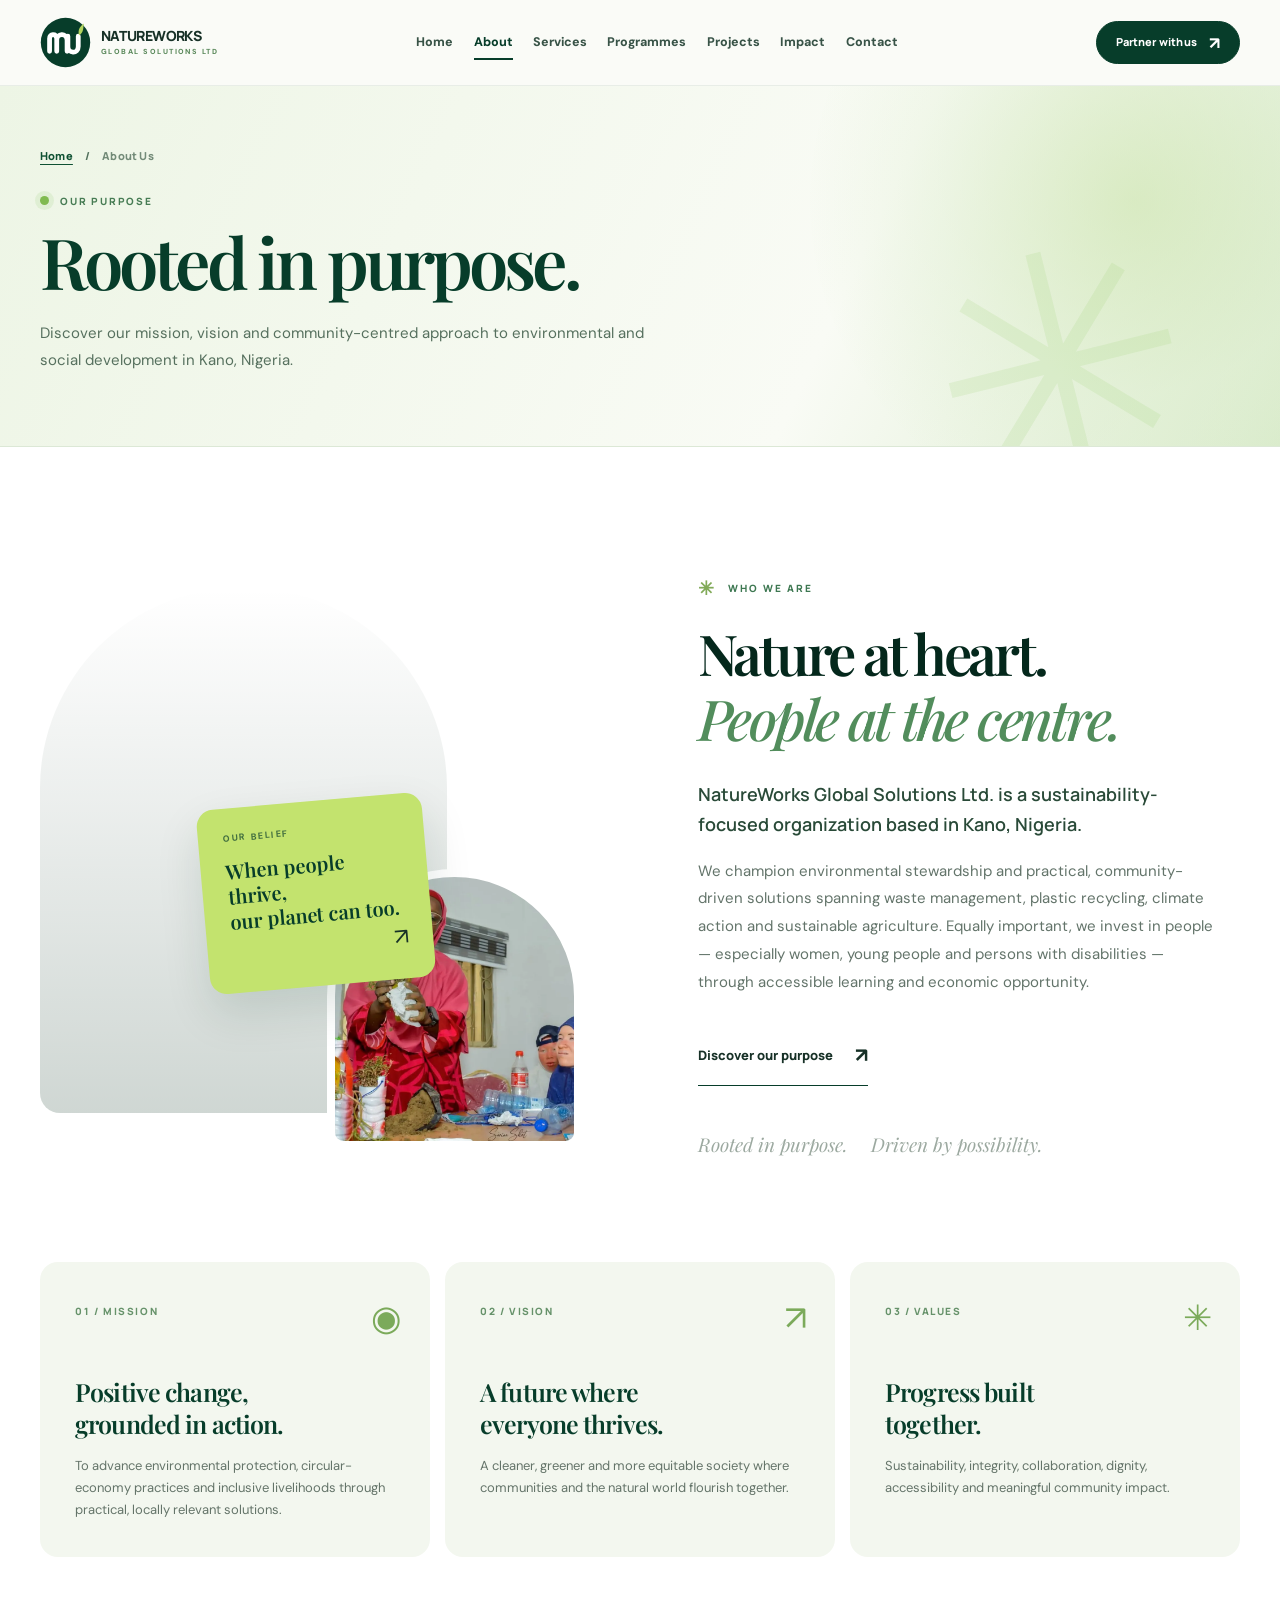
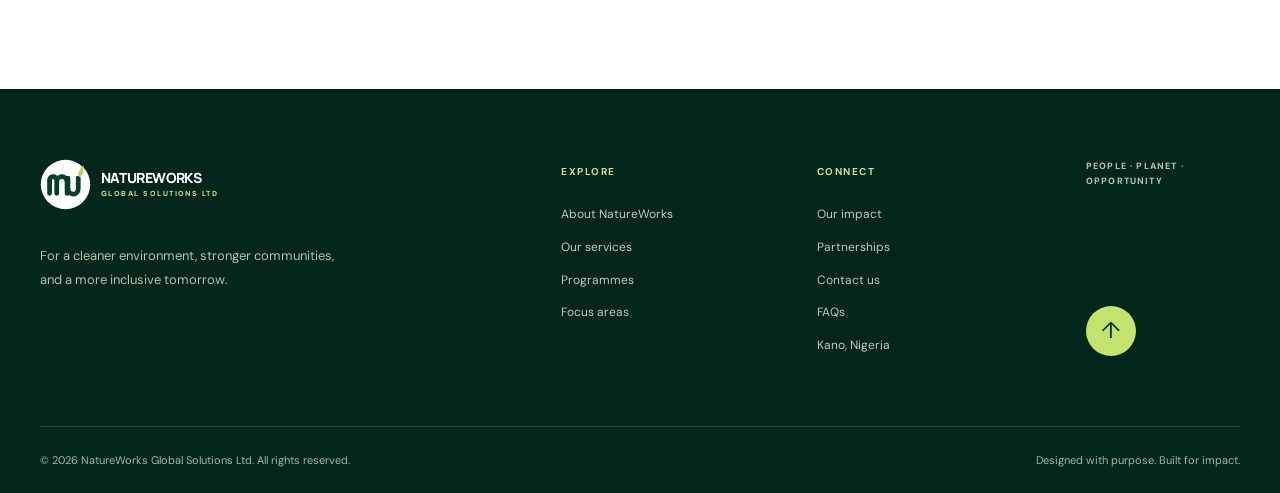
==== about.html @ 1a37ed74 "feat: split NatureWorks into dedicated responsive pages with shared navigation" ====
<!doctype html>
<html lang="en">
<head>
  <meta charset="UTF-8">
  <meta name="viewport" content="width=device-width, initial-scale=1">
  <meta name="theme-color" content="#073d2a">
  <meta name="description" content="Discover our mission, vision and community-centred approach to environmental and social development in Kano, Nigeria.">
  <meta property="og:type" content="website">
  <meta property="og:title" content="About Us | NatureWorks Global Solutions">
  <meta property="og:description" content="Discover our mission, vision and community-centred approach to environmental and social development in Kano, Nigeria.">
  <title>About Us | NatureWorks Global Solutions Ltd.</title>
  <link rel="icon" href="assets/favicon.svg" type="image/svg+xml">
  <link rel="canonical" href="https://nine-rouge-mu.vercel.app/about.html">
  <meta name="robots" content="index, follow, max-image-preview:large">
  <meta property="og:url" content="https://nine-rouge-mu.vercel.app/about.html">
  <meta property="og:image" content="https://nine-rouge-mu.vercel.app/assets/natureworks-slide-09.webp">
  <meta property="og:image:alt" content="NatureWorks community members at an environmental activity in Kano, Nigeria.">
  <meta name="twitter:card" content="summary_large_image">
  <link rel="preconnect" href="https://fonts.googleapis.com">
  <link rel="preconnect" href="https://fonts.gstatic.com" crossorigin>
  <link href="https://fonts.googleapis.com/css2?family=DM+Sans:wght@400;500;600;700;800&family=Manrope:wght@400;500;600;700;800&family=Playfair+Display:wght@500;600;700&display=swap" rel="stylesheet">
  <link rel="stylesheet" href="assets/styles.css">
  <script defer src="assets/app.js"></script>
  <script type="application/ld+json">{"@context":"https://schema.org","@type":"Organization","name":"NatureWorks Global Solutions Ltd.","description":"A sustainability-focused organization working in environmental protection, waste management, plastic recycling, climate action, sustainable agriculture and inclusive community development.","address":{"@type":"PostalAddress","addressLocality":"Kano","addressCountry":"NG"}}</script>
</head>
<body id="top" data-page="about">
  <a class="skip-link" href="#main">Skip to content</a>
  <header class="site-header" id="site-header">
    <div class="container nav-shell">
      <a href="index.html" class="brand" aria-label="NatureWorks Global Solutions - Home">
        <span class="brand-mark" aria-hidden="true"><svg viewBox="0 0 64 64" fill="none"><circle cx="32" cy="32" r="31" fill="#073d2a"/><path d="M12 43V27c0-6 8-7 9 0v16M21 29c0-8 12-10 13 0v14M35 24v13c0 9 13 10 13 0V24" stroke="#fff" stroke-width="6" stroke-linecap="round" stroke-linejoin="round"/><path d="M49 23c-2-8 2-12 6-15-1 7 0 11-6 15Z" fill="#B2D45F"/></svg></span>
        <span class="brand-words"><strong>NATUREWORKS</strong><small>GLOBAL SOLUTIONS LTD</small></span>
      </a>
      <nav class="desktop-nav" aria-label="Main navigation">
        <a class="nav-link" href="index.html">Home</a>
        <a class="nav-link active" aria-current="page" href="about.html">About</a>
        <a class="nav-link" href="services.html">Services</a>
        <a class="nav-link" href="programmes.html">Programmes</a>
        <a class="nav-link" href="projects.html">Projects</a>
        <a class="nav-link" href="impact.html">Impact</a>
        <a class="nav-link" href="contact.html">Contact</a>
      </nav>
      <a class="button button-dark nav-cta" href="partners.html">Partner with us <span aria-hidden="true">↗</span></a>
      <button class="menu-toggle" id="menu-toggle" type="button" aria-label="Open navigation" aria-expanded="false" aria-controls="mobile-nav"><span></span><span></span><span></span></button>
    </div>
    <nav class="mobile-nav" id="mobile-nav" aria-label="Mobile navigation" hidden>
      <a href="index.html">Home <span>01</span></a><a href="about.html">About us <span>02</span></a><a href="services.html">Our services <span>03</span></a><a href="programmes.html">Programmes <span>04</span></a><a href="projects.html">Projects <span>05</span></a><a href="impact.html">Our impact <span>06</span></a><a href="contact.html">Get in touch <span>07</span></a><a href="partners.html">Partnerships <span>08</span></a><a href="faq.html">FAQs <span>09</span></a>
      <p>PEOPLE · PLANET · OPPORTUNITY</p>
    </nav>
  </header>
  <main id="main">
    <section class="interior-banner" aria-labelledby="page-banner-title"><div class="container interior-banner-inner"><div class="interior-banner-left">
      <nav class="breadcrumb" aria-label="Breadcrumb"><a href="index.html">Home</a><span aria-hidden="true">/</span><span aria-current="page">About Us</span></nav>
      <p class="interior-kicker"><span class="interior-dot" aria-hidden="true"></span> OUR PURPOSE</p>
      <h1 id="page-banner-title">Rooted in purpose.</h1>
      <p class="interior-subtitle">Discover our mission, vision and community-centred approach to environmental and social development in Kano, Nigeria.</p>
      </div><span class="interior-banner-emblem" aria-hidden="true">✳</span></div></section>
    <section class="section about" id="about" aria-labelledby="about-title"><div class="container">
      <div class="about-grid">
        <div class="about-visual" data-reveal><div class="about-image-main" role="img" aria-label="Lush green leaves and nature"></div><div class="about-image-secondary" role="img" aria-label="Hands holding a small plant in soil"></div><div class="about-float"><b>OUR BELIEF</b><span>When people thrive,<br>our planet can too.</span><i aria-hidden="true">↗</i></div></div>
        <div class="about-content" data-reveal><p class="section-label"><span class="label-mark">✳</span> WHO WE ARE</p><h2 id="about-title" class="section-heading">Nature at heart.<br><em>People at the centre.</em></h2><p class="section-lead">NatureWorks Global Solutions Ltd. is a sustainability-focused organization based in Kano, Nigeria.</p><p>We champion environmental stewardship and practical, community-driven solutions spanning waste management, plastic recycling, climate action and sustainable agriculture. Equally important, we invest in people — especially women, young people and persons with disabilities — through accessible learning and economic opportunity.</p><a href="about.html#mission" class="text-link">Discover our purpose <span aria-hidden="true">↗</span></a><div class="about-signature"><span>Rooted in purpose.</span><span>Driven by possibility.</span></div></div>
      </div>
      <div class="mission-cards" id="mission">
        <article class="mission-card" data-reveal><span class="mission-num">01 / MISSION</span><span class="mission-symbol" aria-hidden="true">◉</span><h3>Positive change,<br>grounded in action.</h3><p>To advance environmental protection, circular-economy practices and inclusive livelihoods through practical, locally relevant solutions.</p></article>
        <article class="mission-card" data-reveal><span class="mission-num">02 / VISION</span><span class="mission-symbol" aria-hidden="true">↗</span><h3>A future where<br>everyone thrives.</h3><p>A cleaner, greener and more equitable society where communities and the natural world flourish together.</p></article>
        <article class="mission-card" data-reveal><span class="mission-num">03 / VALUES</span><span class="mission-symbol" aria-hidden="true">✳</span><h3>Progress built<br>together.</h3><p>Sustainability, integrity, collaboration, dignity, accessibility and meaningful community impact.</p></article>
      </div>
    </div></section>
  </main>
  <footer class="footer"><div class="container"><div class="footer-main"><div class="footer-brand-col"><a href="index.html" class="brand brand-footer" aria-label="NatureWorks home"><span class="brand-mark" aria-hidden="true"><svg viewBox="0 0 64 64" fill="none"><circle cx="32" cy="32" r="31" fill="#fff"/><path d="M12 43V27c0-6 8-7 9 0v16M21 29c0-8 12-10 13 0v14M35 24v13c0 9 13 10 13 0V24" stroke="#073d2a" stroke-width="6" stroke-linecap="round" stroke-linejoin="round"/><path d="M49 23c-2-8 2-12 6-15-1 7 0 11-6 15Z" fill="#B2D45F"/></svg></span><span class="brand-words"><strong>NATUREWORKS</strong><small>GLOBAL SOLUTIONS LTD</small></span></a><p>For a cleaner environment, stronger communities, and a more inclusive tomorrow.</p></div><div class="footer-links"><h4>EXPLORE</h4><a href="about.html">About NatureWorks</a><a href="services.html">Our services</a><a href="programmes.html">Programmes</a><a href="projects.html">Focus areas</a></div><div class="footer-links"><h4>CONNECT</h4><a href="impact.html">Our impact</a><a href="partners.html">Partnerships</a><a href="contact.html">Contact us</a><a href="faq.html">FAQs</a><span>Kano, Nigeria</span></div><div class="footer-final"><span>PEOPLE · PLANET · OPPORTUNITY</span><a href="#top" class="back-top" aria-label="Back to top">↑</a></div></div><div class="footer-bottom"><span>© <span id="year"></span> NatureWorks Global Solutions Ltd. All rights reserved.</span><span>Designed with purpose. Built for impact.</span></div></div></footer>
</body>
</html>
---- assets/styles.css ----
/* NatureWorks Global Solutions — purpose-led digital experience */
:root{--forest:#073d2a;--forest-deep:#04281c;--forest-black:#092d20;--lime:#c3e36e;--lime-dark:#9fca4b;--mint:#e8f0de;--paper:#fafbf7;--white:#fff;--ink:#173127;--muted:#607067;--line:#dfe6dc;--radius:22px;--display:"Playfair Display",Georgia,serif;--sans:"DM Sans",Arial,sans-serif;--ui:"Manrope","DM Sans",sans-serif;--shadow:0 20px 60px rgba(2,49,30,.10)}
*{box-sizing:border-box}
html{scroll-behavior:smooth;scroll-padding-top:100px}
body{margin:0;background:var(--paper);color:var(--ink);font-family:var(--sans);font-size:16px;line-height:1.64;-webkit-font-smoothing:antialiased}
body.menu-open{overflow:hidden}
button,input,select,textarea{font:inherit}
button{cursor:pointer}
a{color:inherit;text-decoration:none}
img{display:block;max-width:100%}
::selection{color:var(--forest);background:var(--lime)}
:focus-visible{outline:3px solid var(--lime-dark);outline-offset:4px}
.container{width:min(100% - 80px,1280px);margin-inline:auto}
.skip-link{position:fixed;z-index:300;top:-70px;left:16px;padding:12px 20px;background:#fff;color:#063e29;border-radius:6px}
.skip-link:focus{top:12px}
.announcement{min-height:37px;display:flex;align-items:center;justify-content:center;gap:10px;background:var(--forest-deep);color:#e6f0e7;padding:6px 20px;font-size:11px;font-weight:600;letter-spacing:.015em;text-align:center}
.announcement-dot{width:7px;height:7px;background:var(--lime);border-radius:50%;box-shadow:0 0 0 4px rgba(193,226,113,.12)}
.announcement a{color:var(--lime);font-weight:800;margin-left:9px}
.announcement a span{margin-left:4px}
.site-header{position:sticky;top:0;z-index:100;background:rgba(250,251,247,.96);backdrop-filter:blur(18px);-webkit-backdrop-filter:blur(18px);border-bottom:1px solid rgba(4,60,35,.07);transition:box-shadow .3s}
.site-header.is-scrolled{box-shadow:0 9px 25px rgba(7,61,42,.09)}
.nav-shell{height:85px;display:flex;align-items:center;gap:22px}
.brand{display:inline-flex;align-items:center;gap:10px;flex-shrink:0}
.brand-mark{width:51px;height:51px;display:grid;place-items:center}
.brand-mark svg{height:100%;width:100%}
.brand-words{display:flex;flex-direction:column;line-height:1.16;white-space:nowrap}
.brand-words strong{font-family:var(--ui);font-size:14px;letter-spacing:-.045em;font-weight:800}
.brand-words small{font-size:7.3px;letter-spacing:.2em;font-weight:800;color:#59885a;margin-top:4px}
.desktop-nav{display:flex;gap:clamp(13px,1.6vw,28px);align-items:center;margin:auto}
.nav-link{position:relative;color:#385347;font-size:12.5px;font-weight:800;padding:8px 0;white-space:nowrap}
.nav-link::after{content:"";position:absolute;left:0;right:100%;height:2px;bottom:1px;background:var(--forest);transition:right .22s}
.nav-link:hover::after,.nav-link.active::after{right:0}
.nav-link.active{color:var(--forest)}
.button{display:inline-flex;align-items:center;justify-content:center;gap:25px;min-height:48px;padding:12px 23px;border-radius:100px;font-size:12px;font-family:var(--ui);font-weight:800;letter-spacing:-.01em;border:1px solid transparent;line-height:1.3;transition:transform .25s,background .25s,box-shadow .25s,colour .25s;white-space:nowrap}
.button:hover{transform:translateY(-3px);box-shadow:0 11px 25px rgba(0,0,0,.12)}
.button span{font-size:17px;line-height:1}
.button-dark{color:#fff;background:var(--forest);border-color:var(--forest)}
.button-dark:hover{background:#146344}
.button-outline{color:var(--forest);background:transparent;border-color:var(--forest)}
.button-outline:hover{background:#f1f5e9}
.button-light{background:var(--lime);color:var(--forest-deep)}
.button-lg{min-height:55px;padding-inline:27px;font-size:13px}
.nav-cta{min-height:43px;padding:10px 19px;gap:12px;font-size:11px}
.menu-toggle{display:none;align-items:center;justify-content:center;flex-direction:column;gap:5px;width:46px;height:46px;border:1px solid #dce8da;border-radius:50%;background:#eef3e9;color:var(--forest);margin-left:auto}
.menu-toggle span{height:2px;width:19px;background:currentColor;border-radius:5px;transition:transform .2s,opacity .2s}
.menu-toggle[aria-expanded=true] span:first-child{transform:translateY(7px) rotate(45deg)}
.menu-toggle[aria-expanded=true] span:nth-child(2){opacity:0}
.menu-toggle[aria-expanded=true] span:last-child{transform:translateY(-7px) rotate(-45deg)}
.mobile-nav{display:none}
.hero{position:relative;overflow:hidden;background:linear-gradient(108deg,#fbfcf8 0%,#f3f7ed 72%,#e5efd9 100%);padding:80px 0 26px}
.hero-glow{position:absolute;width:640px;height:640px;border-radius:50%;background:#c2dc9b;filter:blur(125px);opacity:.17;top:-250px;right:-180px;pointer-events:none}
.hero-grid{display:grid;grid-template-columns:1.03fr .97fr;min-height:620px;align-items:center;gap:48px}
.hero-copy{z-index:2;position:relative;padding-bottom:17px}
.eyebrow,.section-label{font-family:var(--ui);font-size:10px;letter-spacing:.2em;font-weight:800;color:#3e7852}
.eyebrow{display:flex;align-items:center;gap:12px;margin-bottom:24px}
.eyebrow-line{width:33px;height:2px;background:#a0c764}
.hero h1{font-family:var(--display);font-weight:600;letter-spacing:-.065em;line-height:1.085;font-size:clamp(60px,5.6vw,90px);margin:0;color:var(--forest-deep);max-width:710px}
.hero h1 em,.section-heading em{font-weight:500;font-style:italic;color:#5b9861}
.hero h1 .period{color:#a6d15e}
.hero-intro{max-width:565px;font-size:15px;line-height:1.82;color:#567064;margin:28px 0 28px}
.hero-buttons{display:flex;align-items:center;gap:11px;flex-wrap:wrap}
.hero-notes{display:flex;gap:0;margin-top:64px;border-top:1px solid #dce7d9;max-width:615px;padding-top:24px}
.hero-notes>div{display:grid;grid-template-columns:auto 1fr;grid-template-rows:auto auto;gap:0 9px;flex:1;padding:0 17px;border-right:1px solid #dbe5d9}
.hero-notes>div:first-child{padding-left:0}
.hero-notes>div:last-child{border-right:0}
.hero-notes strong{font-size:11px;line-height:1.5;font-weight:800;white-space:nowrap}
.hero-notes div>span:last-child{color:#829088;grid-column:2;font-size:9px;line-height:1.6}
.small-icon{grid-row:1/3;font-size:21px;color:#43865a;align-self:center}
.hero-visual{position:relative;height:627px;min-width:0}
.hero-main-photo{position:absolute;top:12px;right:0;bottom:70px;left:50px;border-radius:235px 235px 28px 28px;background:linear-gradient(175deg,rgba(15,59,31,.05),rgba(4,42,23,.12)),url('https://images.unsplash.com/photo-1416879595882-3373a0480b5b?auto=format&fit=crop&w=1100&q=85') center/cover;box-shadow:var(--shadow);overflow:hidden}
.hero-main-photo::after{content:"";position:absolute;inset:0;background:linear-gradient(to top,rgba(6,58,28,.27),transparent 40%)}
.hero-photo-small{position:absolute;width:187px;height:225px;left:-22px;bottom:8px;background:url('https://images.unsplash.com/photo-1501004318641-b39e6451bec6?auto=format&fit=crop&w=600&q=85') center/cover;border:8px solid #f7faf2;border-radius:100px 100px 20px 20px;box-shadow:0 16px 40px rgba(8,50,32,.14);transform:rotate(-7deg)}
.hero-visual-arc{position:absolute;border:1px solid rgba(46,106,68,.2);width:94%;height:104%;left:-4%;top:-13%;border-radius:50%;pointer-events:none}
.hero-caption{position:absolute;right:-22px;bottom:117px;display:flex;align-items:center;gap:13px;padding:18px 22px;background:rgba(255,255,255,.96);box-shadow:0 18px 50px rgba(9,59,34,.16);border-radius:15px;min-width:231px;color:var(--forest)}
.hero-caption strong{font:800 13px var(--ui)}
.hero-caption span:last-child{font-size:12px;line-height:1.5}
.caption-spark{font-size:38px;color:#69a56c}
.hero-orbit-label{position:absolute;right:-1px;top:41px;z-index:2;border-radius:80px;background:var(--lime);font-family:var(--ui);font-size:12px;font-weight:900;line-height:1.15;padding:21px;transform:rotate(12deg);letter-spacing:.07em;color:var(--forest)}
.hero-orbit-label span{font-size:17px;margin-left:5px}
.hero-circle-stamp{position:absolute;bottom:8px;right:7px;width:122px;height:122px;border:1px solid #b1c9ae;border-radius:50%;display:flex;align-items:center;justify-content:center;flex-direction:column;transform:rotate(-15deg);color:#326b44;letter-spacing:.14em;font-size:8px;text-align:center;font-weight:800}
.hero-circle-stamp b{font-size:28px;line-height:1.1;color:#7ba65e}
.hero-bottom{display:flex;justify-content:space-between;align-items:center;font-family:var(--ui);letter-spacing:.19em;color:#7a8c80;font-size:9px;font-weight:800;padding-top:10px}
.hero-bottom>span:first-child{display:flex;align-items:center;gap:14px}
.scroll-line{width:43px;height:1px;background:#7a8c80}
.value-band{background:var(--forest);color:#ebf3e8;overflow:hidden}
.value-band-inner{min-height:96px;display:flex;align-items:center;justify-content:space-between;gap:20px;text-transform:uppercase;font-family:var(--ui);font-size:12px;font-weight:800;letter-spacing:.055em}
.value-intro{font:italic 23px var(--display);text-transform:none;letter-spacing:-.025em;font-weight:500;color:#d9edbb}
.value-dot{color:var(--lime);font-size:26px}
.section{padding:132px 0;scroll-margin-top:85px}
.section-label{margin:0 0 22px;display:flex;align-items:center;gap:12px}
.label-mark{font-size:19px;color:#81aa58;line-height:1}
.section-heading{font:600 clamp(44px,4.4vw,68px)/1.16 var(--display);letter-spacing:-.058em;color:var(--forest-deep);margin:0 0 30px}
.section-heading em{color:#528d5c}
.section-lead{font:600 18px/1.6 var(--ui);color:#2c4f3b}
.about{background:#fff}
.about-grid{display:grid;grid-template-columns:1fr 1fr;gap:clamp(60px,9vw,140px);align-items:center}
.about-visual{position:relative;min-height:560px}
.about-image-main{height:525px;width:75%;border-radius:200px 200px 20px 20px;background:linear-gradient(180deg,transparent,#00291630),url('https://images.unsplash.com/photo-1441974231531-c6227db76b6e?auto=format&fit=crop&w=900&q=85') center/cover}
.about-image-secondary{position:absolute;bottom:-1px;right:0;height:280px;width:47%;border-radius:155px 155px 20px 20px;border:8px solid #fff;background:url('natureworks-slide-02.webp') center/cover}
.about-float{position:absolute;left:30%;top:38%;width:226px;min-height:140px;padding:23px 25px;border-radius:17px;background:var(--lime);box-shadow:0 20px 45px rgba(6,53,30,.13);display:flex;flex-direction:column;justify-content:center;transform:rotate(-5deg)}
.about-float b{font-size:9px;letter-spacing:.18em;color:#416e3f;margin-bottom:12px}
.about-float span{font:600 20px/1.25 var(--display);color:var(--forest)}
.about-float i{align-self:flex-end;font-style:normal;font-size:23px}
.about-content>p:not(.section-label){color:#63746a;font-size:15px;line-height:1.85;max-width:525px;margin:0 0 18px}
.about-content>.section-lead{font-size:18px!important;color:#294a38!important;line-height:1.65!important}
.text-link{display:inline-flex;gap:22px;align-items:center;font-family:var(--ui);font-weight:800;font-size:13px;padding:13px 0;margin-top:12px;border-bottom:1px solid var(--forest)}
.text-link span{font-size:20px;transition:transform .25s}
.text-link:hover span{transform:translate(4px,-4px)}
.about-signature{display:flex;gap:23px;color:#9ca9a0;font:italic 19px var(--display);margin-top:45px}
.mission-cards{display:grid;grid-template-columns:repeat(3,1fr);gap:15px;margin-top:105px}
.mission-card{background:#f3f7ef;border-radius:18px;padding:35px 35px 32px;min-height:295px;position:relative;overflow:hidden;transition:background .25s,transform .25s}
.mission-card:hover{background:#e9f2dd;transform:translateY(-5px)}
.mission-num{font-family:var(--ui);font-size:10px;letter-spacing:.16em;font-weight:800;color:#66926a}
.mission-symbol{position:absolute;top:28px;right:28px;color:#7baa5a;font-size:35px}
.mission-card h3{font:600 25px/1.27 var(--display);letter-spacing:-.035em;color:var(--forest);margin:53px 0 15px}
.mission-card p{font-size:13px;line-height:1.7;color:#647469;max-width:340px;margin:0}
.services{background:#f4f8f0}
.section-head{display:flex;justify-content:space-between;align-items:end;gap:40px;margin-bottom:52px}
.section-head .section-heading{margin-bottom:0}
.section-head>p{max-width:375px;color:#718076;font-size:14px;line-height:1.85;margin:0 0 6px}
.services-grid{display:grid;grid-template-columns:repeat(3,minmax(0,1fr));gap:18px}
.service-card{background:#fff;border:1px solid #e3ebdd;border-radius:18px;overflow:hidden;position:relative;min-width:0;transition:transform .25s,box-shadow .25s}
.service-card:hover{transform:translateY(-6px);box-shadow:var(--shadow)}
.service-top{height:64px;padding:21px 25px;display:flex;align-items:center;justify-content:space-between;font-family:var(--ui);font-size:11px;font-weight:800;letter-spacing:.13em;color:#648671}
.service-icon{font-size:27px;color:#37774b;line-height:1}
.service-art{height:190px;margin:0 12px;border-radius:11px;background-position:center;background-size:cover;position:relative;overflow:hidden}
.service-art::after{content:"";position:absolute;inset:0;background:linear-gradient(0deg,rgba(0,47,23,.10),transparent 70%)}
.service-art-forest{background-image:url('https://images.unsplash.com/photo-1441974231531-c6227db76b6e?auto=format&fit=crop&w=850&q=80')}
.service-art-waste{background-image:url('natureworks-slide-03.webp')}
.service-art-recycle{background-image:url('natureworks-slide-02.webp')}
.service-art-climate{background-image:url('https://images.unsplash.com/photo-1466611653911-95081537e5b7?auto=format&fit=crop&w=850&q=80')}
.service-art-agri{background-image:url('natureworks-slide-05.webp')}
.service-art-people{background-image:url('natureworks-slide-06.webp')}
.service-bottom{padding:23px 26px 25px}
.service-bottom h3{font:600 27px/1.22 var(--display);letter-spacing:-.04em;color:var(--forest);margin:0 0 14px}
.service-bottom p{font-size:13px;line-height:1.7;color:#748076;min-height:65px;margin:0 0 25px}
.service-bottom a{border-top:1px solid #e5eae3;padding-top:15px;display:flex;align-items:center;justify-content:space-between;font-size:12px;font-weight:800;color:#285c3b}
.service-bottom a span{font-size:22px;line-height:1;transition:transform .2s}
.service-bottom a:hover span{transform:translate(3px,-3px)}
.feature-break{background:var(--lime);color:var(--forest);overflow:hidden}
.feature-break .container{position:relative;padding:57px 0;display:flex;flex-direction:column;gap:12px}
.feature-break span:first-child{font-family:var(--ui);font-size:9px;letter-spacing:.2em;font-weight:800}
.feature-break strong{font:600 clamp(32px,4.25vw,58px)/1.15 var(--display);letter-spacing:-.04em}
.feature-break em{font-weight:500}
.feature-leaf{position:absolute;right:4%;top:-38px;color:rgba(10,82,35,.15);font-size:205px;line-height:1}
.programmes{background:#fff}
.programmes-grid{display:grid;grid-template-columns:1.06fr .94fr;gap:90px;align-items:center}
.programme-copy>p:not(.section-label){font-size:14px;line-height:1.9;color:#718076;max-width:535px}
.programme-copy>.section-lead{color:#29513d!important;font-size:17px!important;line-height:1.6!important}
.programme-list{margin:35px 0 30px;border-top:1px solid #dfe9dd}
.programme-list>div{display:flex;gap:20px;align-items:center;padding:20px 2px;border-bottom:1px solid #dfe9dd}
.programme-icon{font:800 10px var(--ui);color:var(--forest);background:#eaf2e2;border-radius:50%;width:43px;height:43px;display:grid;place-items:center;flex:0 0 auto}
.programme-list h3{font:800 13px var(--ui);margin:0 0 5px}
.programme-list p{margin:0;color:#7f8b82;font-size:12px}
.programme-arrow{margin-left:auto;font-size:22px;color:#317a50}
.programme-visual{position:relative;height:655px;min-width:0}
.programme-photo{position:absolute;inset:0 8% 0 0;border-radius:240px 240px 25px 25px;background:linear-gradient(180deg,transparent 50%,rgba(2,42,18,.20)),url('natureworks-slide-04.webp') center/cover}
.programme-tag{position:absolute;bottom:42px;left:-35px;background:var(--lime);padding:24px 30px;border-radius:14px;transform:rotate(-5deg);font-family:var(--ui);font-size:11px;line-height:1.7;letter-spacing:.09em;color:var(--forest)}
.programme-tag b{font-size:12px}
.programme-flower{position:absolute;right:-7px;top:30px;font-size:104px;color:#b8d86f}
.projects{background:#f4f8f0}
.filter-row{display:flex;gap:8px;flex-wrap:wrap;margin-bottom:28px}
.filter-chip{border-radius:30px;padding:10px 18px;border:1px solid #d1dfce;background:transparent;color:#53715e;font-size:11px;font-weight:800;transition:.2s}
.filter-chip:hover,.filter-chip.selected{background:var(--forest);border-color:var(--forest);color:#fff}
.projects-grid{display:grid;grid-template-columns:repeat(3,minmax(0,1fr));gap:19px}
.project-card{border-radius:18px;background:#fff;overflow:hidden;min-width:0;transition:transform .3s,box-shadow .3s}
.project-card:hover{transform:translateY(-6px);box-shadow:var(--shadow)}
.project-card[hidden]{display:none!important}
.project-photo{height:285px;position:relative;background-position:center;background-size:cover}
.project-photo::after{position:absolute;content:"";inset:0;background:linear-gradient(180deg,rgba(2,37,22,.38),transparent 45%)}
.project-plastic{background-image:url('natureworks-slide-03.webp')}
.project-women{background-image:url('natureworks-slide-07.webp')}
.project-farms{background-image:url('natureworks-slide-05.webp')}
.project-index{position:absolute;z-index:2;top:22px;left:22px;background:rgba(255,255,255,.93);border-radius:30px;padding:8px 13px;color:var(--forest);font-family:var(--ui);font-size:9px;letter-spacing:.12em;font-weight:800}
.project-content{padding:29px 27px 24px}
.project-type{font-size:9px;letter-spacing:.18em;font-weight:800;color:#4a9161}
.project-content h3{font:600 25px/1.22 var(--display);letter-spacing:-.035em;color:var(--forest);margin:11px 0}
.project-content p{font-size:13px;line-height:1.7;color:#718074;min-height:65px;margin-bottom:28px}
.project-bottom{display:flex;align-items:center;justify-content:space-between;border-top:1px solid #e8eee6;padding-top:18px;font-size:10px;color:#74917b;font-weight:700}
.project-bottom>span:last-child{width:30px;height:30px;border-radius:50%;background:var(--forest);display:grid;place-items:center;color:#fff;font-size:18px}
.impact{background:radial-gradient(ellipse at 65% 15%,#0d573d 0%,#073d2a 55%,#04291d 100%);position:relative;overflow:hidden;color:#fff;padding:125px 0}
.impact::before{content:"✳";position:absolute;right:-60px;top:-220px;font-size:650px;line-height:1;color:rgba(188,226,137,.04)}
.impact-grid{display:grid;grid-template-columns:.85fr 1.15fr;align-items:center;gap:70px;position:relative}
.light-label{color:#b7d691}
.impact .section-heading{color:#fff}
.impact .section-heading em{color:#c3e36e}
.impact-grid>div:first-child>p:not(.section-label){color:#bbcec1;font-size:15px;max-width:460px;line-height:1.85;margin:0 0 30px}
.impact-right{display:grid;grid-template-columns:1fr 1fr;gap:25px;align-items:center}
.impact-ring{width:min(100%,315px);aspect-ratio:1;border:1px solid rgba(207,235,186,.4);border-radius:50%;padding:18px;position:relative;margin:auto}
.impact-ring::after{content:"";position:absolute;inset:-13px;border-radius:50%;border:1px dashed rgba(207,235,186,.28)}
.impact-ring>div{border:1px solid rgba(207,235,186,.18);background:rgba(255,255,255,.06);border-radius:50%;height:100%;display:flex;flex-direction:column;align-items:center;justify-content:center}
.impact-ring span:first-child{font-size:8px;letter-spacing:.18em;color:#a9d286;font-weight:800}
.impact-ring strong{font:500 37px/1.13 var(--display);text-align:center;margin:16px 0 7px}
.impact-asterisk{font-size:36px;color:#b4d668}
.impact-measures{display:flex;flex-direction:column;gap:20px}
.impact-measures>div{display:flex;align-items:center;gap:16px;border-bottom:1px solid #ffffff2a;padding-bottom:18px;font-size:12px;font-weight:700;color:#d9e9d9}
.impact-measures>div:last-child{border-bottom:0}
.measure-icon{background:#ffffff16;color:var(--lime);border:1px solid #ffffff2a;border-radius:50%;width:42px;height:42px;display:grid;place-items:center;font-size:21px;flex:0 0 auto}
.partners{background:#fff}
.partners-grid{display:grid;grid-template-columns:1fr 1fr;gap:95px;align-items:start}
.partners .section-lead{color:#6b7a70;font-size:16px;max-width:490px;margin-bottom:28px}
.partner-types{display:grid;grid-template-columns:1fr 1fr;gap:12px}
.partner-types>div{padding:28px;background:#f4f7f0;border-radius:14px;min-height:200px}
.partner-types span{font-size:10px;color:#488758;letter-spacing:.13em;font-weight:800}
.partner-types h3{font:600 21px/1.22 var(--display);color:var(--forest);margin:34px 0 10px}
.partner-types p{font-size:12px;color:#748177;margin:0;line-height:1.6}
.faq{padding-top:15px;background:#fff}
.faq-grid{border-top:1px solid #d9e4d8;padding-top:100px;display:grid;grid-template-columns:.8fr 1.2fr;gap:130px}
.faq-grid>div:first-child>p:last-child{max-width:340px;color:#78867b}
.faq-list{border-top:1px solid #dce6db}
.faq-list details{border-bottom:1px solid #dce6db;padding:20px 0}
.faq-list summary{font-family:var(--ui);font-weight:800;font-size:14px;color:var(--forest);display:flex;align-items:center;justify-content:space-between;gap:20px;list-style:none;cursor:pointer}
.faq-list summary::-webkit-details-marker{display:none}
.faq-list summary span{width:32px;height:32px;border:1px solid #d5e4d3;border-radius:50%;display:grid;place-items:center;flex:0 0 auto;transition:transform .25s}
.faq-list details[open] summary span{transform:rotate(45deg);background:var(--mint)}
.faq-list details p{margin:17px 48px 0 0;color:#718176;font-size:13px;line-height:1.8}
.contact-section{padding:112px 0;background:linear-gradient(135deg,#0a432e,#042b1f);color:#fff;overflow:hidden;position:relative}
.contact-section::before{content:"✳";position:absolute;font-size:760px;line-height:1;right:-270px;top:-170px;color:rgba(194,227,115,.045)}
.contact-head{position:relative;text-align:center;max-width:850px;margin:0 auto 60px}
.contact-head .section-label{justify-content:center}
.contact-head .section-heading{color:#fff}
.contact-head .section-heading em{color:var(--lime)}
.contact-head>p:last-child{color:#cad9cd}
.contact-grid{display:grid;grid-template-columns:.78fr 1.22fr;gap:85px;position:relative}
.contact-info{padding-top:25px}
.contact-info-title{font-size:10px;letter-spacing:.19em;color:#c5dca7;font-weight:800}
.contact-info h3{font:600 37px/1.25 var(--display);margin:24px 0 50px}
.contact-info-row{display:flex;gap:18px;align-items:center;border-top:1px solid #ffffff30;padding:23px 0}
.contact-info-row>span{font-size:27px;color:var(--lime)}
.contact-info-row div{display:flex;flex-direction:column;gap:5px}
.contact-info-row small{font-size:10px;font-weight:800;letter-spacing:.1em;color:#a9c4b1}
.contact-info-row strong{font-size:13px;font-weight:700}
.contact-note{font-size:11px;color:#9cbaaa;line-height:1.7;margin-top:30px}
.contact-form{border-radius:18px;background:#f9fbf6;color:var(--forest);padding:38px 39px;box-shadow:0 20px 70px rgba(0,0,0,.10)}
.form-top{display:flex;align-items:center;justify-content:space-between;margin-bottom:27px}
.form-top h3{font:600 30px var(--display);letter-spacing:-.04em;margin:0}
.form-top span{font-size:31px;color:#80a65c}
.contact-form label{display:flex;flex-direction:column;gap:9px;font-size:12px;font-weight:800;margin-bottom:20px}
.contact-form label span{color:#71a961}
.form-row{display:grid;grid-template-columns:1fr 1fr;gap:18px}
.contact-form input,.contact-form select,.contact-form textarea{border:1px solid #d9e4d6;background:#fff;width:100%;border-radius:8px;padding:14px 15px;color:var(--forest);outline:0;font-weight:500;font-size:13px}
.contact-form textarea{resize:vertical;min-height:126px}
.contact-form :is(input,select,textarea):focus{border-color:#53955c;box-shadow:0 0 0 3px rgba(99,164,97,.13)}
.contact-form :is(input,select,textarea).invalid{border-color:#b64f4f}
.form-actions{display:flex;gap:17px;align-items:center;flex-wrap:wrap}
.copy-button{border:0;background:transparent;color:var(--forest);text-decoration:underline;text-underline-offset:4px;font-weight:800;font-size:12px;padding:12px}
.form-disclaimer{font-size:11px;line-height:1.6;color:#75847a;margin:17px 0 0}
.form-status{font-size:12px;font-weight:800;line-height:1.6;min-height:18px;margin:12px 0 0;color:#246f44}
.footer{background:#03251a;color:#fff;padding-top:70px}
.footer-main{display:grid;grid-template-columns:1.7fr .75fr .8fr .55fr;gap:45px;padding-bottom:70px}
.brand-footer .brand-words strong{color:#fff}
.brand-footer .brand-words small{color:#c2df9e}
.footer-brand-col>p{font-size:13px;color:#a6c7af;line-height:1.8;max-width:315px;margin-top:26px}
.footer-links{display:flex;flex-direction:column;gap:13px}
.footer-links h4{font-size:10px;letter-spacing:.15em;color:#c5e392;margin:5px 0 12px}
.footer-links a,.footer-links>span{color:#b8cdbd;font-size:12px}
.footer-links a:hover{color:var(--lime)}
.footer-final{display:flex;align-items:flex-start;justify-content:space-between;flex-direction:column}
.footer-final>span{font-size:9px;letter-spacing:.13em;color:#a9c8b4;font-weight:800}
.back-top{display:grid;place-items:center;width:50px;height:50px;border-radius:50%;background:var(--lime);color:var(--forest);font-size:23px}
.back-top:hover{background:#fff}
.footer-bottom{border-top:1px solid rgba(255,255,255,.14);padding:24px 0;display:flex;justify-content:space-between;gap:20px;font-size:11px;color:#9db7a7}
[data-reveal]{opacity:0;transform:translateY(25px);transition:opacity .7s ease,transform .7s ease}
[data-reveal].is-visible{opacity:1;transform:translateY(0)}
@media(max-width:1200px){
.container{width:min(100% - 56px,1150px)}
.desktop-nav{gap:15px}.nav-link{font-size:11px}.brand-words strong{font-size:12px}
.brand-mark{height:44px;width:44px}
.nav-cta{font-size:10px;padding:9px 14px}
.hero h1{font-size:clamp(55px,5.7vw,78px)}
.hero-notes{margin-top:45px}.hero-notes>div{padding:0 10px}
.hero-notes strong{font-size:10px}.hero-notes div>span:last-child{font-size:8px}
.programmes-grid{gap:50px}.faq-grid{gap:60px}.contact-grid{gap:55px}
}
@media(max-width:1000px){
.desktop-nav,.nav-cta{display:none}.menu-toggle{display:flex}
.nav-shell{height:76px}
.mobile-nav{position:absolute;display:flex;flex-direction:column;top:100%;left:0;right:0;max-height:calc(100dvh - 77px);overflow:auto;padding:22px max(28px,calc((100vw - 900px)/2)) 36px;background:var(--paper);box-shadow:0 25px 45px rgba(0,30,15,.18);border-top:1px solid #e1eadb}
.mobile-nav[hidden]{display:none}
.mobile-nav a{display:flex;align-items:center;justify-content:space-between;font:600 29px/1.3 var(--display);border-bottom:1px solid #e0e9dd;padding:15px 4px;color:var(--forest)}
.mobile-nav a span{font:800 10px var(--ui);color:#80a285}
.mobile-nav a:hover{color:#508b5b}.mobile-nav p{font-size:10px;font-weight:800;letter-spacing:.17em;color:#79a36b;margin-top:24px}
.hero{padding-top:55px}.hero-grid{grid-template-columns:1fr .9fr;gap:20px;min-height:570px}
.hero h1{font-size:clamp(52px,6vw,72px)}
.hero-visual{height:570px}.hero-main-photo{left:24px;bottom:55px}.hero-photo-small{width:145px;height:193px;left:-20px}
.hero-caption{right:-5px;min-width:auto;bottom:100px}.hero-circle-stamp{width:92px;height:92px;font-size:7px}
.hero-notes{flex-wrap:wrap;margin-top:42px}.hero-notes>div{flex:1;min-width:115px}
.value-band-inner{font-size:10px}.value-intro{font-size:19px}
.section{padding:95px 0}.about-grid{gap:38px}.about-visual{min-height:480px}.about-image-main{height:465px}.about-image-secondary{height:235px}.about-float{left:17%}
.services-grid,.projects-grid{gap:12px}
.service-bottom{padding:21px}.service-bottom h3{font-size:23px}.service-bottom p{font-size:12px}
.impact-grid{gap:40px}.impact-right{grid-template-columns:1fr;gap:25px}.impact-ring{max-width:230px}.impact-measures{display:grid;grid-template-columns:1fr 1fr;gap:14px}.impact-measures>div{font-size:11px}
.programme-visual{height:565px}
.footer-main{gap:20px}
}
@media(max-width:760px){
.container{width:min(100% - 36px,580px)}
.announcement{min-height:35px;font-size:9px;line-height:1.4;padding:5px 12px;gap:6px}
.announcement a{margin-left:0;white-space:nowrap}.announcement-dot{flex:0 0 6px}
.nav-shell{height:70px}.brand-mark{width:44px;height:44px}
.brand-words strong{font-size:12px}.brand-words small{font-size:7px}
.mobile-nav{max-height:calc(100dvh - 70px);padding-inline:24px}
.hero{padding:48px 0 25px}
.hero-grid{display:block;min-height:0}
.hero-copy{padding-bottom:0}
.eyebrow{font-size:9px;margin-bottom:21px}
.hero h1{font-size:clamp(52px,10.8vw,77px);line-height:1.075;max-width:610px}
.hero-intro{font-size:14px;line-height:1.8;margin:22px 0 24px}
.hero-buttons{gap:9px}.button-lg{min-height:50px;padding:12px 20px;font-size:12px;gap:15px}
.hero-notes{margin-top:38px;padding-top:21px;gap:12px 0}.hero-notes>div{min-width:33.33%;padding:0 8px}.hero-notes>div:first-child{padding-left:0}.hero-notes strong{font-size:9px}.hero-notes div>span:last-child{font-size:8px}.small-icon{font-size:19px}
.hero-visual{height:475px;margin:43px 8px 0}
.hero-main-photo{left:35px;top:0;right:0;bottom:45px;border-radius:180px 180px 18px 18px}
.hero-photo-small{left:-7px;bottom:1px;width:126px;height:172px;border-width:6px}
.hero-visual-arc{width:90%;height:96%;top:-5%}
.hero-caption{right:-10px;bottom:73px;padding:11px 13px;gap:7px;border-radius:11px}
.hero-caption strong{font-size:10px}.hero-caption span:last-child{font-size:10px}.caption-spark{font-size:28px}
.hero-orbit-label{top:23px;right:-7px;font-size:8px;padding:14px}
.hero-circle-stamp{right:2px;bottom:0;width:78px;height:78px;font-size:6px}
.hero-circle-stamp b{font-size:22px}
.hero-bottom{font-size:8px;padding-top:7px}.hero-bottom>span:last-child{display:none}
.value-band-inner{min-height:80px;display:flex;gap:15px;flex-wrap:wrap;justify-content:center;padding:22px 0;text-align:center}
.value-intro{width:100%;font-size:20px}.value-band-inner>span:not(.value-intro){font-size:9px}.value-dot{font-size:12px!important}
.section{padding:80px 0}
.section-label{font-size:9px;margin-bottom:19px}
.section-heading{font-size:clamp(41px,8.5vw,56px);margin-bottom:22px}
.about-grid{display:flex;flex-direction:column;gap:42px}
.about-visual{min-height:430px;width:100%;order:2}
.about-content{order:1}
.about-image-main{height:425px}
.about-image-secondary{height:224px;width:45%}
.about-float{left:24%;width:200px;min-height:125px;padding:19px}
.about-float span{font-size:18px}
.about-signature{margin-top:26px;font-size:16px;flex-wrap:wrap;gap:12px}
.mission-cards{grid-template-columns:1fr;gap:10px;margin-top:45px}
.mission-card{min-height:210px;padding:28px}
.mission-card h3{margin-top:31px;font-size:26px}
.section-head{display:block;margin-bottom:35px}
.section-head>p{margin-top:22px;max-width:530px}
.services-grid{grid-template-columns:1fr 1fr;gap:12px}
.service-top{height:54px;padding:15px 14px}.service-icon{font-size:22px}
.service-art{height:135px;margin:0 7px}
.service-bottom{padding:17px 13px 17px}
.service-bottom h3{font-size:21px;line-height:1.2}
.service-bottom p{font-size:11px;min-height:90px;line-height:1.6;margin-bottom:12px}
.service-bottom a{font-size:10px;gap:3px}.service-bottom a span{font-size:18px}
.feature-break .container{padding:38px 0}.feature-break strong{font-size:35px}.feature-leaf{font-size:120px;right:-15%;top:10px}
.programmes-grid{display:flex;flex-direction:column;gap:40px}
.programme-copy{width:100%}.programme-visual{width:100%;height:450px}
.programme-photo{inset:0 3% 0 0}.programme-tag{left:-4px;bottom:35px}
.programme-flower{font-size:83px;right:-1px;top:-20px}
.projects-grid{grid-template-columns:1fr;gap:18px}
.project-photo{height:270px}.project-content{padding:24px}.project-content p{min-height:0}
.filter-chip{font-size:10px;padding:9px 14px}
.impact{padding:85px 0}.impact-grid{grid-template-columns:1fr;gap:40px}
.impact-right{grid-template-columns:1fr 1fr}.impact-ring{max-width:210px}
.impact-ring strong{font-size:27px}.impact-ring span:first-child{font-size:7px}
.impact-measures{grid-template-columns:1fr}.impact-measures>div{padding-bottom:12px}
.partners-grid{grid-template-columns:1fr;gap:38px}.partner-types{gap:10px}.partner-types>div{padding:20px;min-height:185px}
.partner-types h3{font-size:19px;margin-top:26px}
.faq{padding-top:0}.faq-grid{display:block;padding-top:72px}.faq-grid>div:first-child{margin-bottom:25px}
.contact-section{padding:79px 0}
.contact-head{margin-bottom:37px;text-align:left}.contact-head .section-label{justify-content:flex-start}
.contact-grid{grid-template-columns:1fr;gap:31px}
.contact-info{padding:0}
.contact-info h3{margin:12px 0 26px;font-size:30px}
.contact-info-row{padding:16px 0}
.contact-note{margin:15px 0 0}
.contact-form{padding:27px 22px;border-radius:14px}
.form-top h3{font-size:27px}
.footer{padding-top:55px}
.footer-main{grid-template-columns:1fr 1fr;gap:35px 20px;padding-bottom:50px}
.footer-brand-col{grid-column:1/-1}
.footer-final{grid-column:1/-1;flex-direction:row;align-items:center}
.footer-bottom{font-size:10px;flex-direction:column;gap:8px}
}
@media(max-width:420px){
.container{width:calc(100% - 30px)}
.announcement{font-size:8px}
.announcement-dot{display:none}
.nav-shell{height:65px}
.brand-mark{height:40px;width:40px}.brand-words strong{font-size:11px}.brand-words small{font-size:6px}.mobile-nav{max-height:calc(100dvh - 65px)}
.hero h1{font-size:clamp(46px,11vw,55px)}
.hero-intro{font-size:13px}
.hero-notes>div{min-width:33.33%}.hero-notes{gap:0}
.hero-notes>div{display:flex;flex-direction:column;align-items:flex-start;gap:5px}
.hero-notes div>span:last-child{font-size:8px}
.hero-visual{height:412px;margin-top:30px}.hero-main-photo{left:30px;bottom:37px}
.hero-photo-small{height:148px;width:107px}.hero-caption{bottom:62px}
.value-band-inner{gap:8px 11px}
.section-heading{font-size:43px}
.about-visual{min-height:365px}.about-image-main{height:360px}.about-image-secondary{height:190px}.about-float{width:174px;left:20%}.about-float span{font-size:16px}
.service-art{height:120px}.service-bottom h3{font-size:19px}
.service-bottom p{min-height:110px}.service-bottom a{font-size:9px}
.partner-types{grid-template-columns:1fr}.partner-types>div{min-height:0}
.impact-right{display:block}.impact-ring{margin:0 auto 35px}.impact-measures{display:grid;grid-template-columns:1fr 1fr}
.impact-measures>div{align-items:flex-start;flex-direction:column;gap:8px}
.impact-measures>div span:last-child{font-size:10px}
.form-row{grid-template-columns:1fr;gap:0}
.form-actions{align-items:stretch}.form-actions .button{flex:1}
}
@media(prefers-reduced-motion:reduce){html{scroll-behavior:auto}*,*::before,*::after{transition-duration:.01ms!important;animation-duration:.01ms!important;animation-iteration-count:1!important}[data-reveal]{opacity:1;transform:none}}

/* ===============================================================
   2026 NatureWorks full-bleed people-first hero refresh
   The photo is illustrative stock imagery, not verified staff photography.
   =============================================================== */
.hero.hero-photo{
  position:relative;
  isolation:isolate;
  display:block;
  background:#0b291d;
  color:#fff;
  overflow:hidden;
  padding:0 0 27px;
  min-height:0;
}
.hero-photo-bg{
  position:absolute;
  inset:0;
  z-index:-2;
  background-image:url('natureworks-hero.webp');
  background-size:cover;
  background-position:center 41%;
  filter:saturate(.86) contrast(1.08);
  transform:scale(1.015);
}
.hero-photo-shade{
  pointer-events:none;
  position:absolute;
  inset:0;
  z-index:-1;
  background:
    linear-gradient(90deg,rgba(3,28,22,.91) 0%,rgba(4,33,25,.80) 31%,rgba(4,35,28,.33) 72%,rgba(4,36,26,.23) 100%),
    linear-gradient(0deg,rgba(5,33,23,.87) 0%,rgba(3,33,26,.30) 37%,rgba(3,25,20,.20) 100%);
}
.home-hero-shell{position:relative;padding-top:clamp(90px,10vw,165px);padding-bottom:22px;min-height:590px;display:flex;align-items:center}
.hero-photo .hero-copy{padding:0;max-width:790px}
.hero-photo .hero-overline{
  margin:0 0 30px;display:flex;gap:14px;align-items:center;
  font:800 11px/1.5 var(--ui);letter-spacing:.19em;color:#e2f0e6;
}
.hero-overline-dash{display:block;height:2px;width:34px;flex:0 0 34px;background:var(--lime)}
.hero-photo h1{
  color:#fff;
  font:800 clamp(54px,5.75vw,92px)/1.075 var(--ui);
  letter-spacing:-.062em;
  max-width:810px;
  margin:0 0 26px;
  text-wrap:balance;
  text-shadow:0 3px 35px rgba(0,0,0,.12);
}
.hero-photo h1 .hero-green{color:var(--lime)}
.hero-photo .hero-intro{
  margin:0 0 31px;
  max-width:570px;
  color:#edf3ed;
  font-size:clamp(15px,1.32vw,18px);
  line-height:1.75;
  text-shadow:0 2px 14px rgba(0,0,0,.22);
}
.hero-photo .hero-buttons{gap:12px}
.button-lime{background:#8fc742;color:#082e1d;border-color:#8fc742}
.button-lime:hover{background:var(--lime)}
.button-glass{
  color:#fff;
  border:1.5px solid rgba(255,255,255,.91);
  background:rgba(11,33,25,.23);
  backdrop-filter:blur(6px);
  -webkit-backdrop-filter:blur(6px);
}
.button-glass:hover{background:rgba(255,255,255,.16)}
.hero-quick-wrap{position:relative;z-index:2;margin-top:48px}
.hero-quick{
  max-width:1240px;margin:auto;
  background:#fbfcf9;color:var(--forest);
  padding:28px 30px 30px;
  border:1px solid rgba(255,255,255,.45);
  border-radius:27px;
  box-shadow:0 15px 50px rgba(0,0,0,.19);
}
.hero-quick-heading{display:flex;justify-content:space-between;align-items:center;gap:18px;margin-bottom:20px}
.hero-quick-heading h2{font:800 clamp(21px,2.3vw,31px)/1.2 var(--ui);margin:0;letter-spacing:-.05em}
.hero-quick-heading a{font:800 12px var(--ui);display:flex;align-items:center;gap:12px;white-space:nowrap}
.hero-quick-heading a span{font-size:20px}
.hero-quick-grid{display:grid;grid-template-columns:repeat(3,minmax(0,1fr));gap:13px}
.hero-quick-card{
  min-width:0;min-height:174px;display:flex;flex-direction:column;align-items:flex-start;
  position:relative;background:#fff;border:1px solid #e4e9e0;border-radius:19px;
  padding:19px 55px 23px 22px;
  transition:transform .25s,box-shadow .25s,border-color .25s;
}
.hero-quick-card:hover{transform:translateY(-4px);box-shadow:0 15px 32px rgba(3,54,23,.12);border-color:#afcea5}
.hero-quick-icon{
  border-radius:50%;width:48px;height:48px;display:grid;place-items:center;
  background:#e6f1d7;color:#195c38;font-size:26px;line-height:1;margin-bottom:12px;
}
.hero-quick-card:nth-child(2) .hero-quick-icon{background:#edf0e0}
.hero-quick-card strong{font:800 17px/1.25 var(--ui);letter-spacing:-.03em}
.hero-quick-text{font-size:11.5px;line-height:1.6;color:#67796d;margin-top:6px}
.hero-quick-arrow{
  position:absolute;right:17px;bottom:17px;width:32px;height:32px;border-radius:50%;
  display:grid;place-items:center;background:#e9f3df;color:#1d683a;font-size:18px;
}
.home-hero-foot{display:flex;justify-content:space-between;gap:20px;padding-top:30px;opacity:.73;font:800 9px var(--ui);letter-spacing:.18em}
.hero-photo+.value-band{background:#e8f1e3;color:#17482d}
.hero-photo+.value-band .value-dot{color:#64a54c}
.hero-photo+.value-band .value-intro{color:#2b7547}
@media(min-width:1450px){
  .home-hero-shell{min-height:640px}
  .hero-photo-bg{background-position:center 40%}
}
@media(max-width:1000px){
  .home-hero-shell{min-height:510px;padding-top:76px}
  .hero-photo h1{font-size:clamp(46px,6.5vw,75px)}
  .hero-photo .hero-copy{max-width:700px}
  .hero-photo-bg{background-position:62% center}
  .hero-quick-grid{gap:10px}
  .hero-quick-card{padding-right:35px}
  .hero-quick-card strong{font-size:15px}
  .hero-quick-text{font-size:11px}
}
@media(max-width:760px){
  .hero.hero-photo{padding-top:0;padding-bottom:21px}
  .hero-photo-bg{background-position:64% center}
  .hero-photo-shade{
    background:
      linear-gradient(90deg,rgba(1,25,17,.88) 0%,rgba(2,28,19,.73) 52%,rgba(2,30,22,.44) 100%),
      linear-gradient(0deg,rgba(2,27,17,.85),transparent 43%,rgba(1,24,18,.11));
  }
  .home-hero-shell{display:block;min-height:0;padding-top:38px;padding-bottom:0}
  .hero-photo .hero-copy{max-width:570px}
  .hero-photo .hero-overline{font-size:9px;line-height:1.6;gap:10px;letter-spacing:.14em;margin-bottom:12px}
  .hero-overline-dash{flex-basis:25px;width:25px}
  .hero-photo h1{
    font-size:clamp(36px,8.5vw,52px);
    letter-spacing:-.063em;
    line-height:1.035;
    margin-bottom:13px;
    max-width:610px;
  }
  .hero-photo .hero-intro{font-size:13px;line-height:1.55;margin-bottom:16px;max-width:420px}
  .hero-photo .hero-buttons{flex-wrap:wrap;gap:9px}
  .hero-photo .button-lg{min-height:42px;font-size:11px;gap:10px;padding:10px 15px}
  .hero-quick-wrap{margin-top:25px}
  .hero-quick{padding:15px 13px 14px;border-radius:18px}
  .hero-quick-heading{margin-bottom:10px}
  .hero-quick-heading h2{font-size:21px}
  .hero-quick-heading a{font-size:11px;gap:6px}
  .hero-quick-grid{gap:8px;grid-template-columns:repeat(3,minmax(0,1fr))}
  .hero-quick-card{min-height:140px;padding:11px 8px 28px 10px;border-radius:12px}
  .hero-quick-icon{height:32px;width:32px;font-size:20px;margin-bottom:7px}
  .hero-quick-card strong{font-size:12px;line-height:1.25}
  .hero-quick-text{font-size:9px;line-height:1.48;margin-top:5px}
  .hero-quick-arrow{height:23px;width:23px;right:7px;bottom:7px;font-size:14px}
  .home-hero-foot{padding-top:12px;font-size:7px;letter-spacing:.11em}
}
@media(max-width:420px){
  .hero-photo-bg{background-position:67% center}
  .home-hero-shell{padding-top:29px}
  .hero-photo h1{font-size:clamp(33px,8.5vw,39px)}
  .hero-photo .hero-intro{font-size:13px}
  .hero-quick-wrap{margin-top:17px}
  .hero-quick-heading h2{font-size:19px}
  .hero-quick{padding:12px 11px}
  .hero-quick-grid{gap:6px}
  .hero-quick-card{padding:10px 7px 28px;min-height:112px}
  .hero-quick-card strong{font-size:11px}
  .hero-quick-text{display:none}
  .hero-quick-arrow{right:7px;bottom:7px}
  .home-hero-foot{font-size:6.5px;padding-top:8px}
}


/* Photo storytelling slideshow — images stay behind the fixed hero content. */
.hero-photo-bg.hero-slideshow{
  overflow:hidden;
  background-image:url('natureworks-hero.webp');
  background-position:center;
  filter:none;
  transform:none;
}
.hero-slideshow .hero-slide{
  position:absolute;
  inset:0;
  background-size:cover;
  background-position:center center;
  background-repeat:no-repeat;
  opacity:0;
  transform:scale(1.04);
  transition:opacity .95s ease-in-out,transform 3.9s ease-out;
  pointer-events:none;
  will-change:opacity;
}
.hero-slideshow .hero-slide.is-active{
  opacity:1;
  transform:scale(1);
}
@media(max-width:760px){
  .hero-slideshow .hero-slide{background-position:50% center}
  .hero-slideshow .hero-slide:nth-child(2){background-position:48% center}
  .hero-slideshow .hero-slide:nth-child(4){background-position:51% 40%}
  .hero-slideshow .hero-slide:nth-child(5){background-position:50% 45%}
  .hero-slideshow .hero-slide:nth-child(6){background-position:50% 35%}
}
@media(prefers-reduced-motion:reduce){
  .hero-slideshow .hero-slide{transition:none;transform:none}
}

/* Real NatureWorks photography and accessible slideshow controls */
.service-art,.project-photo,.programme-photo,.about-image-secondary{background-color:#e0ecdc}
.programme-photo{background-position:50% 32%}
.project-plastic{background-position:center 42%}
.project-women{background-position:50% 39%}
.project-farms{background-position:center 45%}
.about-image-secondary{background-position:center 44%}
.service-art-people{background-position:50% 32%}
.hero-motion-toggle{
  position:absolute;right:clamp(18px,4vw,60px);bottom:18px;z-index:3;
  display:flex;align-items:center;gap:8px;border:1px solid rgba(255,255,255,.6);
  border-radius:999px;padding:7px 13px;background:rgba(5,38,25,.56);color:#fff;
  font:700 11px var(--ui);backdrop-filter:blur(6px);-webkit-backdrop-filter:blur(6px);
  transition:background .2s,border-color .2s;
}
.hero-motion-toggle:hover{background:rgba(5,38,25,.87)}
.hero-motion-toggle:focus-visible{outline:3px solid #c3e36e;outline-offset:3px}
.hero-motion-toggle[aria-pressed=true]{border-color:#c3e36e;color:#e0f3cc}
@media(max-width:760px){
  .project-photo{height:245px}
  .programme-photo{background-position:50% 35%}
  .project-women{background-position:50% 31%}
  .hero-motion-toggle{right:16px;bottom:10px;padding:6px 11px;font-size:10px}
}


/* Dedicated interior pages — compact editorial masthead and clear hierarchy */
.interior-banner{
  position:relative;
  isolation:isolate;
  overflow:hidden;
  background:linear-gradient(115deg,#edf5e5 0%,#f9fbf5 65%,#d9ebcb 100%);
  border-bottom:1px solid #dce8d6;
}
.interior-banner::before{
  content:"";position:absolute;z-index:-1;right:-180px;top:-210px;
  width:650px;height:650px;border-radius:50%;
  background:radial-gradient(circle,#cce4ac90 0%,#e0efd270 42%,transparent 72%);
}
.interior-banner-inner{
  position:relative;min-height:340px;padding-block:62px 72px;
  display:flex;align-items:center;justify-content:space-between;
}
.interior-banner-left{position:relative;z-index:2;max-width:910px}
.breadcrumb{
  display:flex;align-items:center;gap:12px;margin-bottom:29px;
  font:800 11px/1.5 var(--ui);letter-spacing:.02em;color:#51705b;
}
.breadcrumb a{color:#0f5133;text-decoration:underline;text-underline-offset:4px}
.breadcrumb span[aria-current="page"]{color:#738b78}
.interior-kicker{display:flex;align-items:center;gap:11px;margin:0 0 15px;color:#477c54;
  font:800 10px/1.4 var(--ui);letter-spacing:.18em}
.interior-dot{width:9px;height:9px;background:#80ba50;display:inline-block;flex:0 0 9px;border-radius:50%;box-shadow:0 0 0 5px #83c25922}
.interior-banner h1{font:600 clamp(48px,5.5vw,82px)/1.08 var(--display);letter-spacing:-.058em;color:#073d2a;margin:0}
.interior-subtitle{max-width:645px;margin:21px 0 0;color:#56705e;font-size:15px;line-height:1.8}
.interior-banner-emblem{position:absolute;right:4%;bottom:-79px;font-size:310px;line-height:1;
  transform:rotate(-14deg);color:#9dcf772c;pointer-events:none;user-select:none}
.faq-standalone{padding-top:100px}
.faq-standalone .faq-grid{padding-top:0;border-top:0}
body[data-page="partners"] .nav-cta[aria-current="page"]{background:#4e8c4e}
body[data-page="contact"] .contact-section{min-height:650px}
body[data-page="impact"] .impact{min-height:580px}
@media(max-width:760px){
  .interior-banner-inner{min-height:250px;padding-top:42px;padding-bottom:45px}
  .breadcrumb{margin-bottom:26px;font-size:10px}
  .interior-kicker{font-size:9px;margin-bottom:15px}
  .interior-banner h1{font-size:clamp(39px,9.3vw,57px)}
  .interior-subtitle{font-size:13px;line-height:1.7;margin-top:16px;max-width:420px}
  .interior-banner-emblem{font-size:170px;bottom:-42px;right:-18px}
  .faq-standalone{padding-top:70px}
  body[data-page="contact"] .contact-section{min-height:0}
}
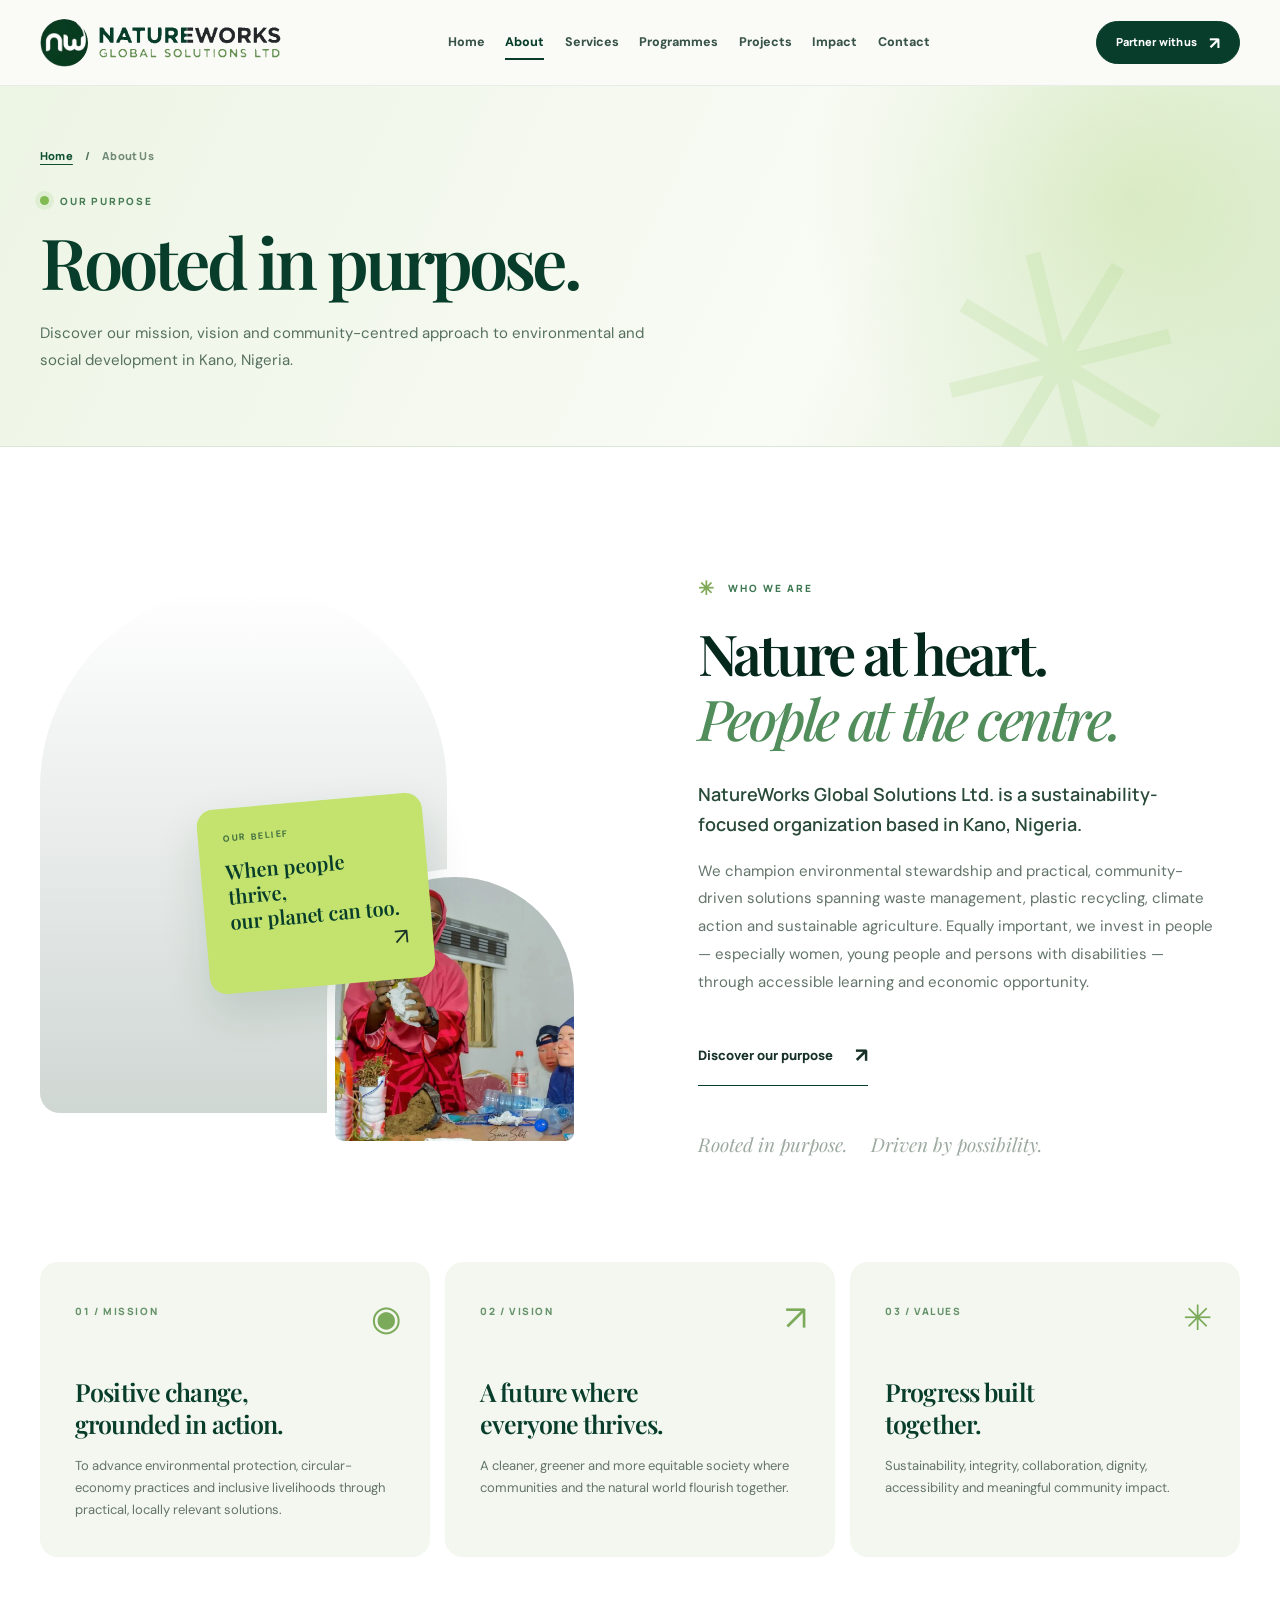
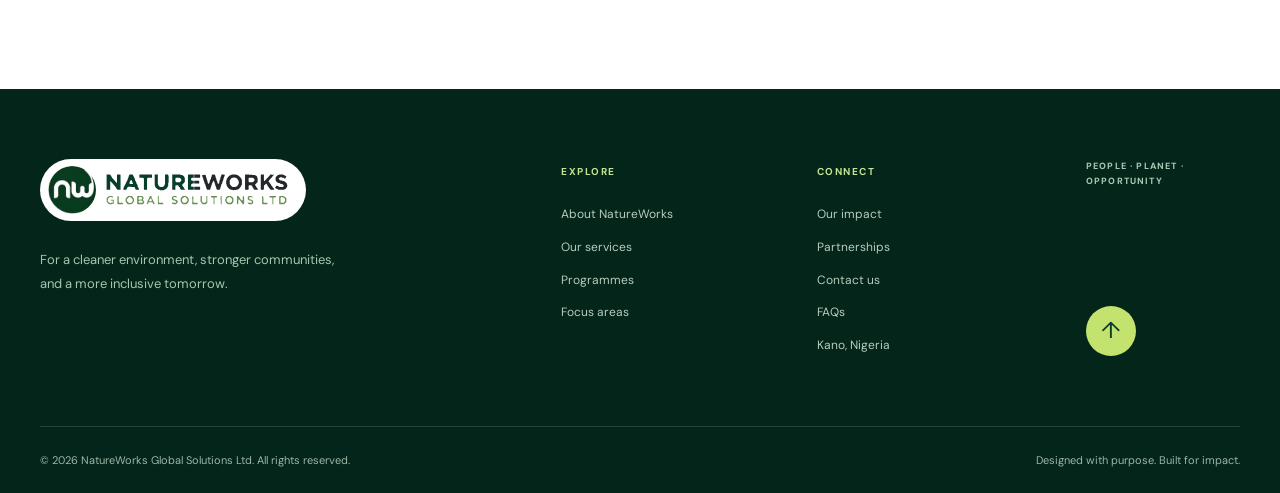
==== commit 310eb579: "brand: use supplied original NatureWorks JPEG exactly, without modification" ====
--- a/about.html
+++ b/about.html
@@ -9,7 +9,7 @@
   <meta property="og:title" content="About Us | NatureWorks Global Solutions">
   <meta property="og:description" content="Discover our mission, vision and community-centred approach to environmental and social development in Kano, Nigeria.">
   <title>About Us | NatureWorks Global Solutions Ltd.</title>
-  <link rel="icon" href="assets/favicon.svg" type="image/svg+xml">
+  <link rel="icon" href="assets/natureworks-original-exact.jpg" type="image/jpeg">
   <link rel="canonical" href="https://nine-rouge-mu.vercel.app/about.html">
   <meta name="robots" content="index, follow, max-image-preview:large">
   <meta property="og:url" content="https://nine-rouge-mu.vercel.app/about.html">
--- a/assets/styles.css
+++ b/assets/styles.css
@@ -678,3 +678,55 @@
   .faq-standalone{padding-top:70px}
   body[data-page="contact"] .contact-section{min-height:0}
 }
+
+
+/* Authentic NatureWorks identity — traced directly from the official supplied artwork.
+   These assets are served locally from the GitHub repository, not from stock graphics. */
+.site-header .brand,.footer .brand{gap:9px}
+.brand-mark{
+  display:block;
+  width:48px;height:48px;min-width:48px;flex:0 0 48px;
+  background:url("natureworks-original-mark.svg") center center / contain no-repeat;
+}
+.brand-mark svg{visibility:hidden}
+.brand-words{
+  display:block;
+  width:185px;height:43px;min-width:0;flex:0 0 185px;
+  background:url("natureworks-original-wordmark.svg") left center / contain no-repeat;
+}
+.brand-words strong,.brand-words small{visibility:hidden}
+.footer .brand-footer{
+  background:#fff;
+  border-radius:999px;
+  width:max-content;
+  max-width:100%;
+  padding:7px 17px 7px 8px;
+  gap:8px;
+}
+@media(max-width:1200px){
+  .brand-mark{width:44px;height:44px;min-width:44px;flex-basis:44px}
+  .brand-words{width:170px;height:40px;flex-basis:170px}
+}
+@media(max-width:760px){
+  .site-header .brand{gap:7px}
+  .brand-mark{width:43px;height:43px;min-width:43px;flex-basis:43px}
+  .brand-words{width:167px;height:38px;flex-basis:167px}
+}
+@media(max-width:390px){
+  .brand-mark{width:39px;height:39px;min-width:39px;flex-basis:39px}
+  .brand-words{width:151px;height:35px;flex-basis:151px}
+  .footer .brand-words{width:151px;height:35px;flex-basis:151px}
+}
+
+/* Display the EXACT uploaded NatureWorks JPEG — no redrawing, recoloring,
+   vector tracing, or recompression. Only its browser display size is controlled. */
+.site-header .brand-mark,
+.footer .brand-mark{
+  background-image:url("natureworks-original-exact.jpg");
+  background-repeat:no-repeat;
+  background-size:310% auto;
+  background-position:center 80%;
+  border-radius:50%;
+  overflow:hidden;
+  background-color:#fff;
+}
